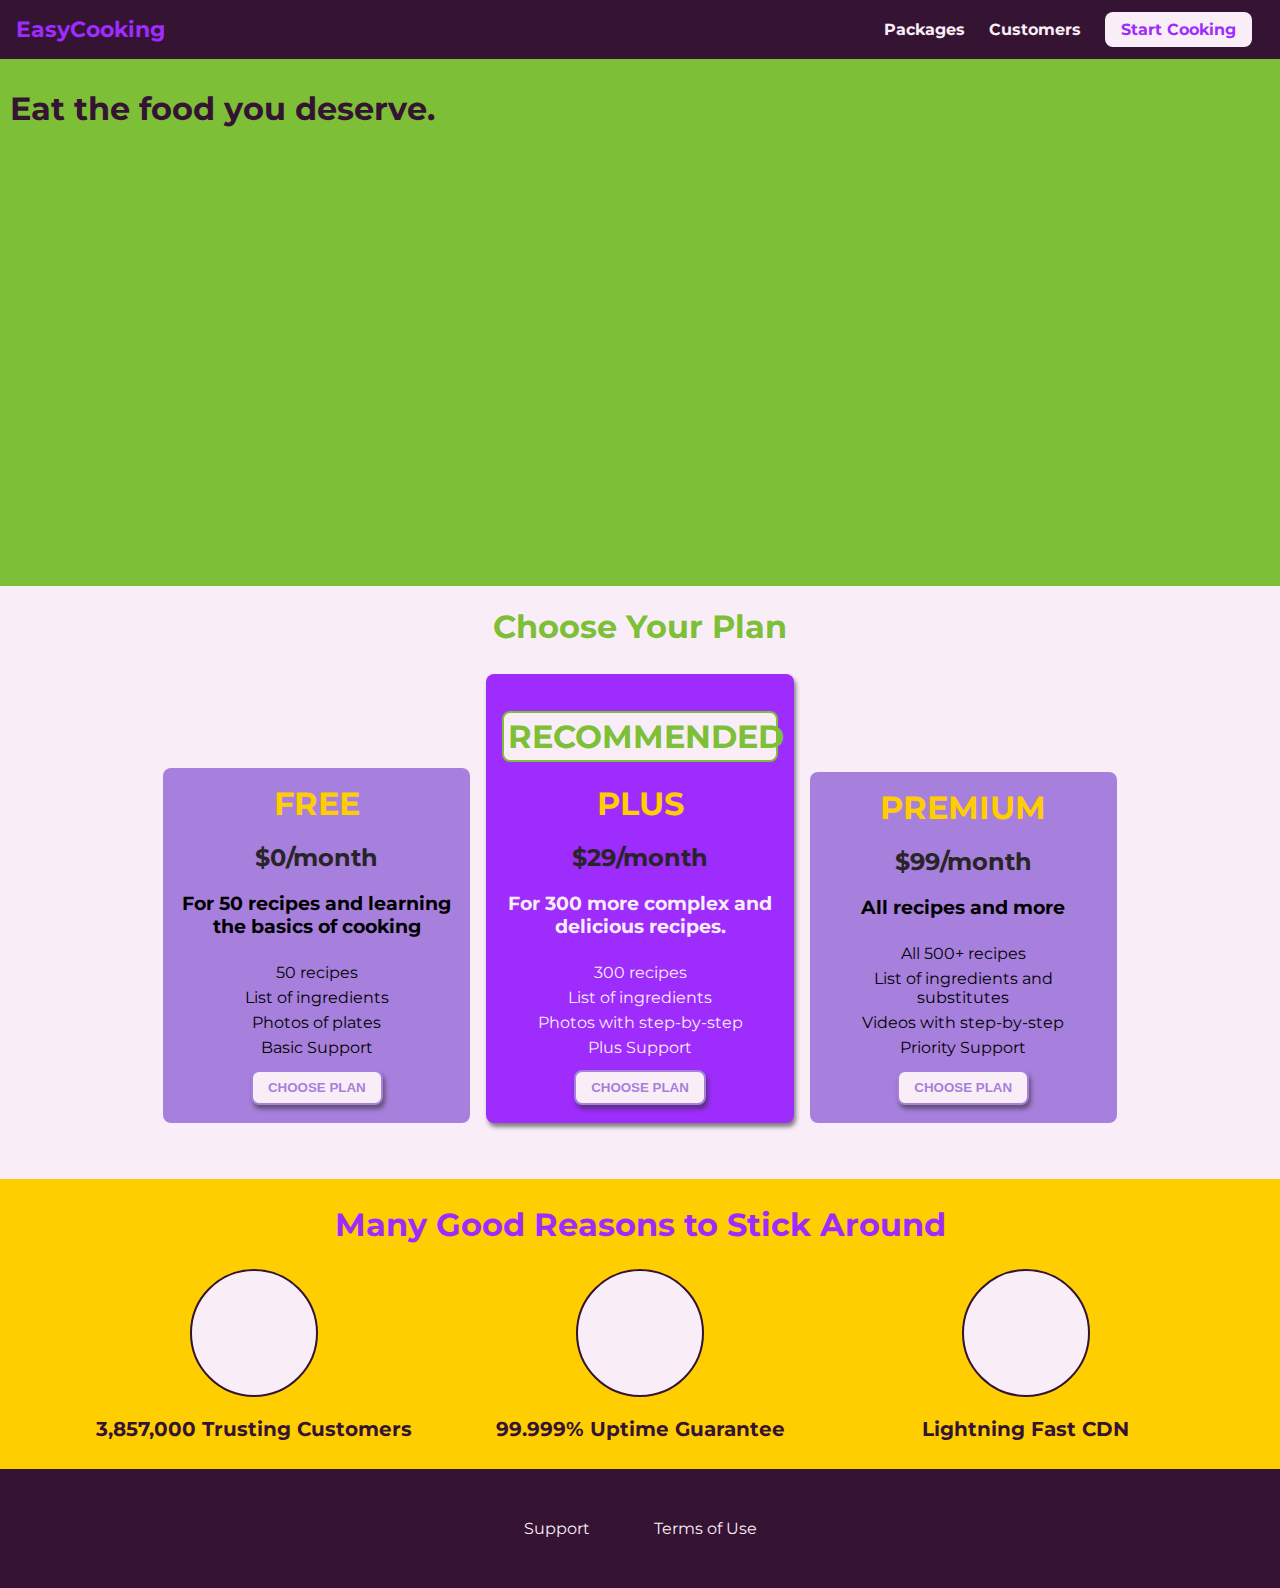
==== index.html @ 6b4eae7a "Add main page with style sheet" ====
<!DOCTYPE html>
<html lang="en">

<head>
    <meta charset="UTF-8">
    <meta http-equiv="X-UA-Compatible" content="ie=edge">
    <title>EasyCooking</title>
    <link rel="shortcut icon" href="images/favicon.png">
    <link href="https://fonts.googleapis.com/css?family=Anton" rel="stylesheet">
    <link href="https://fonts.googleapis.com/css?family=Montserrat:400,700" rel="stylesheet">
    <link rel="stylesheet" href="common.css">
    <link rel="stylesheet" href="main.css">
</head>

<body>
    <header class="main-header">
        <div>
            <a href="index.html" class="main-header__brand">
                EasyCooking
            </a>
        </div>
        <nav class="main-nav">
            <ul class="main-nav__items">
                <li class="main-nav__item">
                    <a href="packages/index.html">Packages</a>
                </li>
                <li class="main-nav__item">
                    <a href="customers/index.html">Customers</a>
                </li>
                <li class="main-nav__item main-nav__item--cta">
                    <a href="start-cooking/index.html">Start Cooking</a>
                </li>
            </ul>
        </nav>
    </header>
    <main>
        <section id="product-overview">
            <h1>Eat the food you deserve.</h1>
        </section>
        <section class="plans">
            <h1 class="section-title">Choose Your Plan</h1>
            <div class="plan-list">
                <article class="plan">
                    <h1 class="plan-title">FREE</h1>
                    <h2 class="plan-price">$0/month</h2>
                    <h3>For 50 recipes and learning the basics of cooking</h3>
                    <ul class="plan-features">
                        <li class="plan-feature">50 recipes</li>
                        <li class="plan-feature">List of ingredients</li>
                        <li class="plan-feature">Photos of plates</li>
                        <li class="plan-feature">Basic Support</li>
                    </ul>
                    <div>
                        <button class="button">CHOOSE PLAN</button>
                    </div>
                </article>
                <article class="plan plan__highlighted">
                    <h1 class="plan-title__highlighted">RECOMMENDED</h1>
                    <h1 class="plan-title">PLUS</h1>
                    <h2 class="plan-price">$29/month</h2>
                    <h3>For 300 more complex and delicious recipes.</h3>
                    <ul class="plan-features">
                        <li class="plan-feature">300 recipes</li>
                        <li class="plan-feature">List of ingredients</li>
                        <li class="plan-feature">Photos with step-by-step</li>
                        <li class="plan-feature">Plus Support</li>
                    </ul>
                    <div>
                        <button class="button">CHOOSE PLAN</button>
                    </div>
                </article>
                <article class="plan">
                    <h1 class="plan-title">PREMIUM</h1>
                    <h2 class="plan-price">$99/month</h2>
                    <h3>All recipes and more</h3>
                    <ul class="plan-features">
                        <li class="plan-feature">All 500+ recipes</li>
                        <li class="plan-feature">List of ingredients and substitutes</li>
                        <li class="plan-feature">Videos with step-by-step</li>
                        <li class="plan-feature">Priority Support</li>
                    </ul>
                    <div>
                        <button class="button">CHOOSE PLAN</button>
                    </div>
                </article>
            </div>
        </section>
        <section id="key-features">
            <h1 class="section-title">Many Good Reasons to Stick Around</h1>
            <ul class="key-feature__list">
                <li class="key-feature">
                    <div class="key-feature__image">

                    </div>
                    <p class="key-feature__description">3,857,000 Trusting Customers</p>
                </li>
                <li class="key-feature">
                    <div class="key-feature__image">

                    </div>
                    <p class="key-feature__description">99.999% Uptime Guarantee</p>
                </li>
                <li class="key-feature">
                    <div class="key-feature__image">

                    </div>
                    <p class="key-feature__description">Lightning Fast CDN</p>
                </li>
            </ul>
        </section>
    </main>
    <footer class="main-footer">
        <nav>
            <ul class="main-footer__links">
                <li class="main-footer__link">
                    <a href="#">Support</a>
                </li>
                <li class="main-footer__link">
                    <a href="#">Terms of Use</a>
                </li>
            </ul>
        </nav>
    </footer>
</body>

</html>
---- common.css ----
:root {
    --primary-color: #7DBF36;
    --secondary-color: #FFCE00;
    --terciary-color: #A77FDC;
    --accent-color: #9E2CFC;
    --error-color: #B2032F;
    --warn-color: #E86100;
    --light-color: #F9EEF8;
    --dark-color: #351332;
    --darkgrey-color: #282428;
    --grey-color: #9e949e;
    --lightgrey-color: #cfc9cf;
}

* {
    box-sizing: border-box;
}

html {
    margin-top: 58px;
}

body {
    font-family: 'Montserrat', sans-serif;
    margin: 0;
    background-color: var(--light-color);
}

header {
    position: fixed;
    top: 0;
    width: 100%;
    z-index: 1;
}

.main {
    margin-top: 100px;
    padding-top: 100px;
}

.main-header {
    width: 100%;
    background: var(--dark-color);
    padding: 16px 16px;
}

.main-header > div {
    display: inline-block;
    vertical-align: middle;
}

.main-header__brand {
    color: var(--accent-color);
    text-decoration: none;
    font-weight: bold;
    font-size: 22px;
}

.main-nav {
    display: inline-block;
    text-align: right;
    width: calc(100% - 155px);
    vertical-align: middle;
}

.main-nav__items {
    margin: 0;
    padding: 0;
    list-style: none;
}

.main-nav__item {
    display: inline-block;
    margin: 0 10px;
}

.main-nav__item a {
    text-decoration: none;
    color: var(--light-color);
    font-weight: bold;
    padding: 3px 0;
}

.main-nav__item a:hover,
.main-nav__item a:active {
    border-bottom: 4px var(--secondary-color) solid;
    color: var(--secondary-color);
}

/* CTA: Call To Action button */
.main-nav__item--cta a {
    color: var(--accent-color);
    background-color: var(--light-color);
    padding: 8px 16px;
    border-radius: 8px;
}

.main-nav__item--cta a:hover,
.main-nav__item--cta a:active {
    border: 0;
    background-color: var(--accent-color);
    color: var(--light-color);
}

.button {
    background-color: var(--light-color);
    color: var(--terciary-color);
    font-weight: bold;
    border: var(--terciary-color) 2px solid;
    border-radius: 8px;
    padding: 8px 15px;
    margin: 2px;
    cursor: pointer;
    box-shadow: 2px 4px 4px rgba(50, 50, 50, 0.6);
}

.button:hover,
.button:active {
    background-color: var(--terciary-color);
    color: var(--light-color);
    border: var(--light-color) 2px solid;
}

#key-features {
    background-color: var(--secondary-color);
    text-align: center;
    padding: 4px;
    margin-top: 50px;
}

#key-features .section-title {
    color: var(--accent-color);
}

.key-feature__list {
    list-style-type: none;
    padding: 0;
    margin: 0;
}

.key-feature {
    display: inline-block;
    width: 30%;
    padding: 4px;
    vertical-align: top;
}

.key-feature__description {
    text-align: center;
    font-weight: bold;
    color: var(--dark-color);
    font-size: 20px;
}

.key-feature__image {
    text-align: center;
    background: var(--light-color);
    width: 128px;
    height: 128px;
    border: 2px solid var(--dark-color);
    border-radius: 50%;
    margin: 0 auto; /* center horizontally because it adds the needed margin on the left/right */
}

.main-footer {
    background-color: var(--dark-color);
    padding: 50px 
}

.main-footer__links {
    text-align: center;
    list-style-type: none;
    padding: 0;
    margin: 0;
}

.main-footer__link {
    display: inline-block;
    margin: 0 30px;
}

.main-footer__link a {
    text-decoration: none;
    color: var(--light-color);
    cursor: pointer;
}

.main-footer__link a:hover,
.main-footer__link a:active {
    color: var(--secondary-color);
}
---- main.css ----
#product-overview {
    background: var(--primary-color);
    width: 100%;
    height: 528px;
    padding: 10px;   
}

#product-overview h1 {
    color: var(--dark-color);
}

.plans {
    text-align: center;
}

.section-title {
    color: var(--primary-color);
}

.plan {
    display: inline-block;
    width: 30%;
    text-align: center;
    background-color: var(--terciary-color);
    padding: 16px;
    margin: 6px;
    border-radius: 8px;
}

.plan-list {
    width: 80%;
    margin: auto;
}

.plan-title__highlighted {
    background-color: var(--light-color);
    color: var(--primary-color);
    border: var(--primary-color) 2px solid;
    border-radius: 8px;
    padding: 4px;
}

.plan__highlighted {
    text-align: center;
    background-color: var(--accent-color);
    color: var(--light-color);
    box-shadow: 2px 4px 4px rgba(50, 50, 50, 0.6);
}

.plan-title {
    color: var(--secondary-color);
    margin: 0 10px;
    font-weight: bold;
}

.plan-price {
    color: var(--darkgrey-color);
}

.plan-features {
    text-decoration: none;
    list-style-type: none;
    margin: 4px;
    padding: 4px;
}

.plan-feature {
    padding: 3px;
}
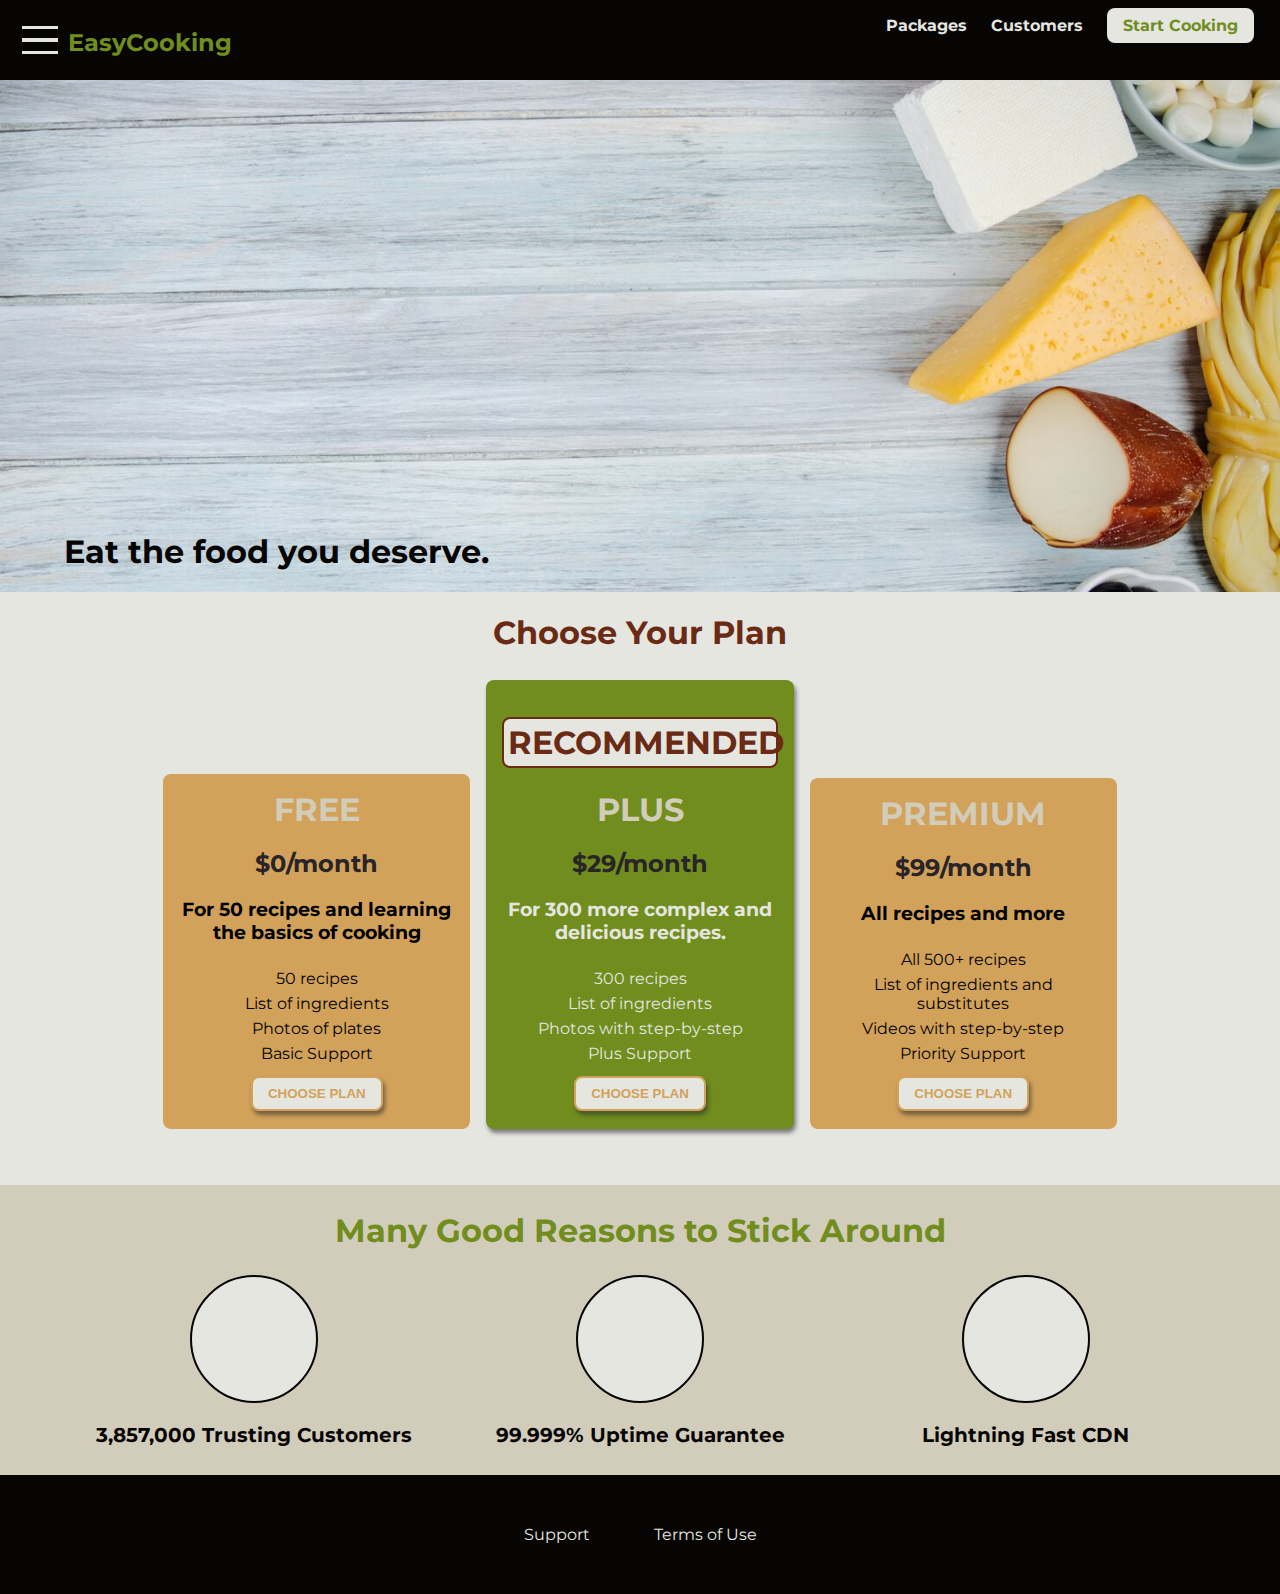
==== commit 1b3ab2ab: "Include a mobile nav bar & Update README" ====
--- a/index.html
+++ b/index.html
@@ -13,8 +13,21 @@
 </head>
 
 <body>
+    <div class="backdrop"></div>
+    <div class="modal">
+        <h1 class="modal-title">Do you want to continue?</h1>
+        <div class="modal-actions">
+            <a href="start-hosting/index.html" class="modal-action">Yes!</a>
+            <button class="modal-action modal-action__negative" type="button">No!</button>
+        </div>
+    </div>
     <header class="main-header">
         <div>
+            <button class="toggle-button">
+                <span class="toggle-button__bar"></span>
+                <span class="toggle-button__bar"></span>
+                <span class="toggle-button__bar"></span>
+            </button>
             <a href="index.html" class="main-header__brand">
                 EasyCooking
             </a>
@@ -33,6 +46,19 @@
             </ul>
         </nav>
     </header>
+    <nav class="mobile-nav">
+        <ul class="mobile-nav__items">
+            <li class="mobile-nav__item">
+                <a href="packages/index.html">Packages</a>
+            </li>
+            <li class="mobile-nav__item">
+                <a href="customers/index.html">Customers</a>
+            </li>
+            <li class="mobile-nav__item mobile-nav__item--cta">
+                <a href="start-cooking/index.html">Start Cooking</a>
+            </li>
+        </ul>
+    </nav>
     <main>
         <section id="product-overview">
             <h1>Eat the food you deserve.</h1>
@@ -121,6 +147,7 @@
             </ul>
         </nav>
     </footer>
+    <script src="shared.js"></script>
 </body>
 
 </html>
--- a/common.css
+++ b/common.css
@@ -1,15 +1,16 @@
 :root {
-    --primary-color: #7DBF36;
-    --secondary-color: #FFCE00;
-    --terciary-color: #A77FDC;
-    --accent-color: #9E2CFC;
-    --error-color: #B2032F;
-    --warn-color: #E86100;
-    --light-color: #F9EEF8;
-    --dark-color: #351332;
+    --primary-color: #6a2a14;
+    --secondary-color: #d2ccbb;
+    --terciary-color: #d2a25a;
+    --accent-color: #708d1d;
+    --error-color: #c4181d;
+    --warn-color: #e9c367;
+    --light-color: #e5e6e0;
+    --dark-color: #060504;
     --darkgrey-color: #282428;
     --grey-color: #9e949e;
     --lightgrey-color: #cfc9cf;
+    --shadow-color: rgba(50, 50, 50, 0.6);
 }
 
 * {
@@ -17,7 +18,7 @@
 }
 
 html {
-    margin-top: 58px;
+    margin-top: 4em;
 }
 
 body {
@@ -39,6 +40,8 @@
 }
 
 .main-header {
+    display: flex;
+    justify-content: space-between;
     width: 100%;
     background: var(--dark-color);
     padding: 16px 16px;
@@ -53,13 +56,38 @@
     color: var(--accent-color);
     text-decoration: none;
     font-weight: bold;
-    font-size: 22px;
+    font-size: 1.5em;
+    height: 1.5rem;
+    display: inline-block;
+    vertical-align: middle;
+}
+
+.toggle-button {
+    width: 3rem;
+    background:  transparent;
+    border: none;
+    cursor: pointer;
+    padding-top: 0;
+    padding-bottom: 0;
+    vertical-align: middle;
+}
+
+.toggle-button:focus {
+    outline: none;
+}
+
+.toggle-button__bar {
+    width: 100%;
+    height: 0.2rem;
+    background: var(--light-color);
+    display: block;
+    margin: 0.6rem 0;
 }
 
 .main-nav {
     display: inline-block;
     text-align: right;
-    width: calc(100% - 155px);
+    width: calc(100% - 220px);
     vertical-align: middle;
 }
 
@@ -74,7 +102,8 @@
     margin: 0 10px;
 }
 
-.main-nav__item a {
+.main-nav__item a,
+.mobile-nav__item a {
     text-decoration: none;
     color: var(--light-color);
     font-weight: bold;
@@ -88,7 +117,8 @@
 }
 
 /* CTA: Call To Action button */
-.main-nav__item--cta a {
+.main-nav__item--cta a,
+.mobile-nav__item--cta a {
     color: var(--accent-color);
     background-color: var(--light-color);
     padding: 8px 16px;
@@ -96,10 +126,43 @@
 }
 
 .main-nav__item--cta a:hover,
-.main-nav__item--cta a:active {
+.mobile-nav__item--cta a:hover {
     border: 0;
     background-color: var(--accent-color);
     color: var(--light-color);
+}
+
+.main-nav__item--cta a:active,
+.mobile-nav__item--cta a:active {
+    box-shadow: inset 2px 4px 4px var(--shadow-color);
+}
+
+.mobile-nav {
+    display: none;
+    position: fixed;
+    z-index: 101;
+    top: 0;
+    left: 0;
+    background-color: var(--darkgrey-color);
+    width: 60%;
+    height: 100vh;
+}
+
+.mobile-nav__items {
+    width: 90%;
+    height: 100%;
+    list-style: none;
+    margin: 10% auto;
+    padding: 0;
+    text-align: center;
+}
+
+.mobile-nav__item {
+    margin: 1rem 0;
+}
+
+.mobile-nav__item a {
+    font-size: 1.5rem;
 }
 
 .button {
@@ -111,14 +174,17 @@
     padding: 8px 15px;
     margin: 2px;
     cursor: pointer;
-    box-shadow: 2px 4px 4px rgba(50, 50, 50, 0.6);
-}
-
-.button:hover,
+    box-shadow: 2px 4px 4px var(--shadow-color);
+}
+
+.button:hover {
+    background-color: var(--terciary-color);
+    color: var(--light-color);
+    border: var(--light-color) 2px solid;
+}
+
 .button:active {
-    background-color: var(--terciary-color);
-    color: var(--light-color);
-    border: var(--light-color) 2px solid;
+    box-shadow: inset 2px 4px 4px var(--shadow-color);
 }
 
 #key-features {
@@ -188,4 +254,4 @@
 .main-footer__link a:hover,
 .main-footer__link a:active {
     color: var(--secondary-color);
-}+}
--- a/main.css
+++ b/main.css
@@ -1,12 +1,19 @@
 #product-overview {
-    background: var(--primary-color);
+    background-image: url("./images/easy_cooking.jpg");
+    background-size: cover;
+    background-repeat: no-repeat;
+    background-position: center; /* left top right botton */
     width: 100%;
     height: 528px;
-    padding: 10px;   
+    padding: 10px;
+    position: relative;
 }
 
 #product-overview h1 {
     color: var(--dark-color);
+    position: absolute;
+    bottom: 0;
+    left: 5%;
 }
 
 .plans {
@@ -44,7 +51,7 @@
     text-align: center;
     background-color: var(--accent-color);
     color: var(--light-color);
-    box-shadow: 2px 4px 4px rgba(50, 50, 50, 0.6);
+    box-shadow: 2px 4px 4px var(--shadow-color);
 }
 
 .plan-title {
@@ -68,3 +75,61 @@
     padding: 3px;
 }
 
+.backdrop {
+    position: fixed;
+    display: none;
+    top: 0;
+    left: 0;
+    z-index: 100;
+    width: 100vw;
+    height: 100vh;
+    background-color: var(--shadow-color);
+}
+
+.modal {
+    position: fixed;
+    display: none;
+    z-index: 200;
+    top: 20%;
+    left: 30%;
+    width: 40%;
+    background: var(--light-color);
+    padding: 1rem;
+    border: 1px, solid #ccc;
+    box-shadow: var(--shadow-color);
+}
+
+.modal-title {
+    text-align: center;
+    margin: 0 0 1rem 0;
+}
+
+.modal-actions {
+    text-align: center;
+}
+
+.modal-action {
+    border: 1px solid var(--accent-color);
+    background: var(--accent-color);
+    text-decoration: none;
+    color: var(--light-color);
+    padding: 0.5rem 1rem;
+    cursor: pointer;
+}
+
+.modal-action:hover,
+.modal-action:active {
+    background-color: #526600;
+    border-color: #526600;
+}
+
+.modal-action__negative {
+    background: var(--error-color);
+    border-color: var(--error-color);
+}
+
+.modal-action__negative:hover,
+.modal-action__negative:active {
+    background: var(--primary-color);
+    border-color: var(--primary-color);
+}
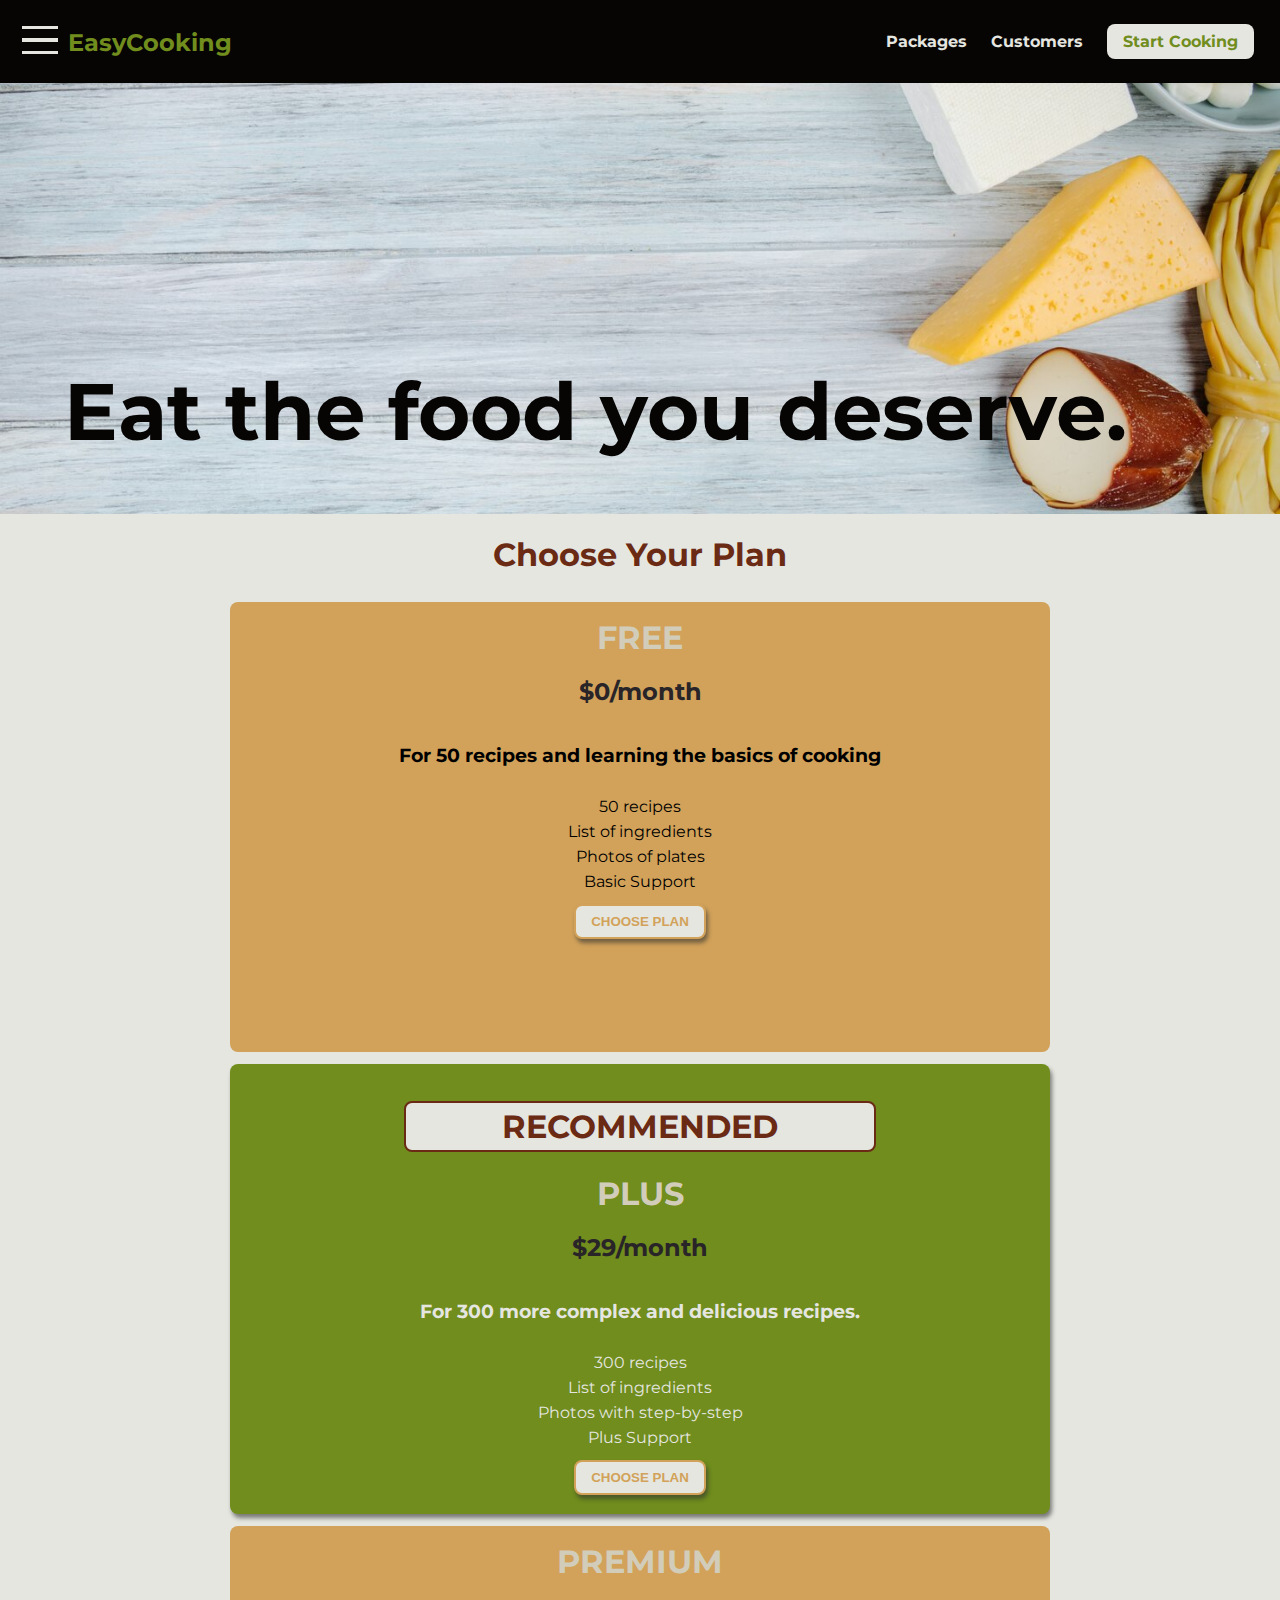
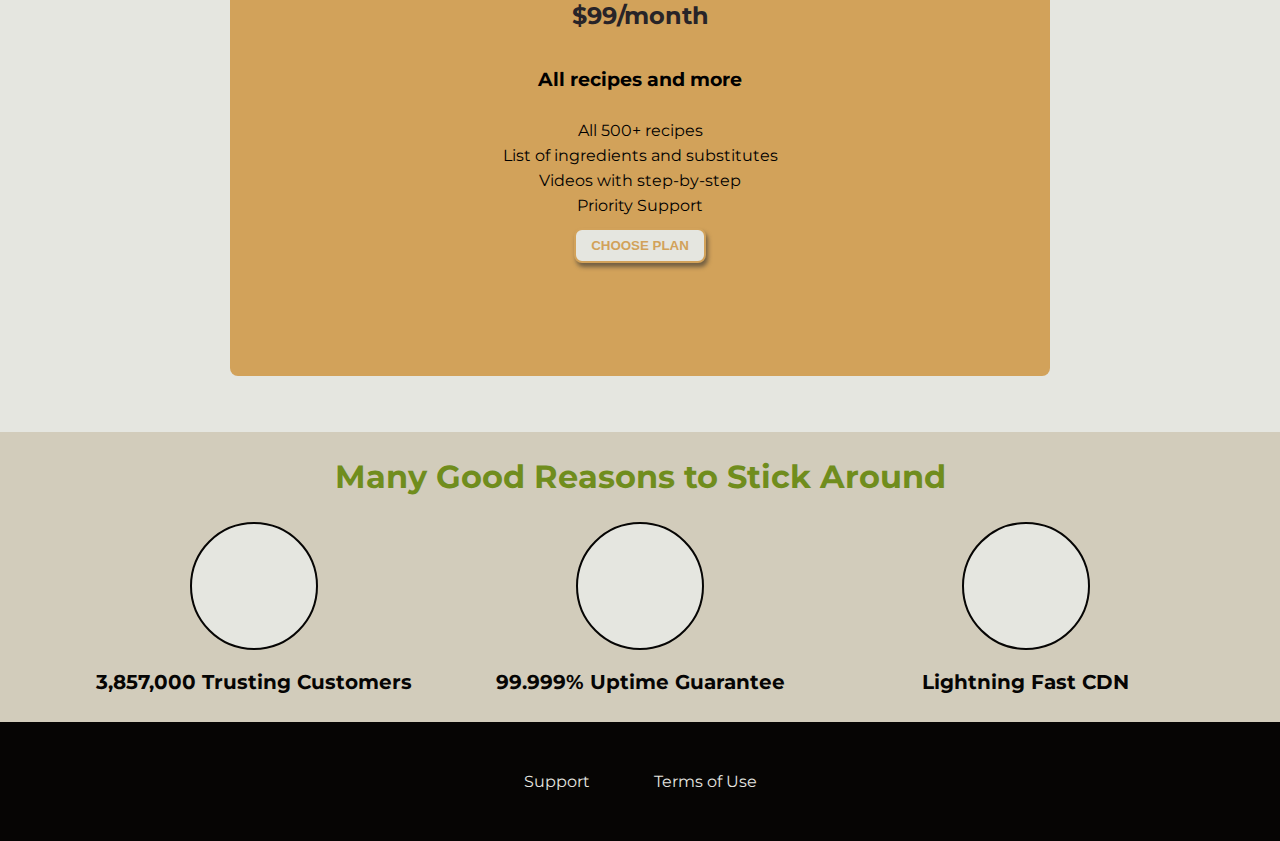
==== commit 631d8b8b: "Make it mobile responsive" ====
--- a/index.html
+++ b/index.html
@@ -4,6 +4,7 @@
 <head>
     <meta charset="UTF-8">
     <meta http-equiv="X-UA-Compatible" content="ie=edge">
+    <meta name="viewport" content="width=device-width, initial=scale=1.0">
     <title>EasyCooking</title>
     <link rel="shortcut icon" href="images/favicon.png">
     <link href="https://fonts.googleapis.com/css?family=Anton" rel="stylesheet">
--- a/common.css
+++ b/common.css
@@ -47,11 +47,6 @@
     padding: 16px 16px;
 }
 
-.main-header > div {
-    display: inline-block;
-    vertical-align: middle;
-}
-
 .main-header__brand {
     color: var(--accent-color);
     text-decoration: none;
@@ -64,7 +59,7 @@
 
 .toggle-button {
     width: 3rem;
-    background:  transparent;
+    background: transparent;
     border: none;
     cursor: pointer;
     padding-top: 0;
@@ -91,8 +86,13 @@
     vertical-align: middle;
 }
 
+@media (max-width: 640px) {
+    .main-nav {
+        display: none;
+    }
+}
+
 .main-nav__items {
-    margin: 0;
     padding: 0;
     list-style: none;
 }
@@ -230,7 +230,7 @@
 
 .main-footer {
     background-color: var(--dark-color);
-    padding: 50px 
+    padding: 50px;
 }
 
 .main-footer__links {
@@ -255,3 +255,66 @@
 .main-footer__link a:active {
     color: var(--secondary-color);
 }
+
+.open {
+    display: block !important;
+}
+
+.backdrop {
+    position: fixed;
+    display: none;
+    top: 0;
+    left: 0;
+    z-index: 100;
+    width: 100vw;
+    height: 100vh;
+    background-color: var(--shadow-color);
+}
+
+.modal {
+    position: fixed;
+    display: none;
+    z-index: 200;
+    top: 20%;
+    left: 30%;
+    width: 40%;
+    background: var(--light-color);
+    padding: 1rem;
+    border: 1px, solid #ccc;
+    box-shadow: var(--shadow-color);
+}
+
+.modal-title {
+    text-align: center;
+    margin: 0 0 1rem 0;
+}
+
+.modal-actions {
+    text-align: center;
+}
+
+.modal-action {
+    border: 1px solid var(--accent-color);
+    background: var(--accent-color);
+    text-decoration: none;
+    color: var(--light-color);
+    padding: 0.5rem 1rem;
+    cursor: pointer;
+}
+
+.modal-action:hover,
+.modal-action:active {
+    background-color: #526600;
+    border-color: #526600;
+}
+
+.modal-action__negative {
+    background: var(--error-color);
+    border-color: var(--error-color);
+}
+
+.modal-action__negative:hover,
+.modal-action__negative:active {
+    background: var(--primary-color);
+    border-color: var(--primary-color);
+}
--- a/main.css
+++ b/main.css
@@ -2,7 +2,7 @@
     background-image: url("./images/easy_cooking.jpg");
     background-size: cover;
     background-repeat: no-repeat;
-    background-position: center; /* left top right botton */
+    background-position: right; /* left top right botton */
     width: 100%;
     height: 528px;
     padding: 10px;
@@ -14,6 +14,25 @@
     position: absolute;
     bottom: 0;
     left: 5%;
+    font-size: 1.6rem;
+}
+
+@media (min-width: 40rem) {
+    #product-overview {
+        height: 40vh;
+    }
+    #product-overview h1 {
+        font-size: 3rem;
+    }
+}
+
+@media (min-width: 60rem) {
+    #product-overview {
+        height: 50vh;
+    }
+    #product-overview h1 {
+        font-size: 5rem;
+    }
 }
 
 .plans {
@@ -25,18 +44,24 @@
 }
 
 .plan {
-    display: inline-block;
-    width: 30%;
+    display: flex;
+    flex-direction: column;
+    align-items: center;
+    width: 80%;
     text-align: center;
     background-color: var(--terciary-color);
     padding: 16px;
     margin: 6px;
     border-radius: 8px;
+    height: 450px;
 }
 
 .plan-list {
+    display: flex;
+    flex-direction: column;
+    align-items: center;
     width: 80%;
-    margin: auto;
+    margin: 16px auto;
 }
 
 .plan-title__highlighted {
@@ -45,10 +70,11 @@
     border: var(--primary-color) 2px solid;
     border-radius: 8px;
     padding: 4px;
+    width: 60%;
+    text-align: center;
 }
 
 .plan__highlighted {
-    text-align: center;
     background-color: var(--accent-color);
     color: var(--light-color);
     box-shadow: 2px 4px 4px var(--shadow-color);
@@ -75,61 +101,3 @@
     padding: 3px;
 }
 
-.backdrop {
-    position: fixed;
-    display: none;
-    top: 0;
-    left: 0;
-    z-index: 100;
-    width: 100vw;
-    height: 100vh;
-    background-color: var(--shadow-color);
-}
-
-.modal {
-    position: fixed;
-    display: none;
-    z-index: 200;
-    top: 20%;
-    left: 30%;
-    width: 40%;
-    background: var(--light-color);
-    padding: 1rem;
-    border: 1px, solid #ccc;
-    box-shadow: var(--shadow-color);
-}
-
-.modal-title {
-    text-align: center;
-    margin: 0 0 1rem 0;
-}
-
-.modal-actions {
-    text-align: center;
-}
-
-.modal-action {
-    border: 1px solid var(--accent-color);
-    background: var(--accent-color);
-    text-decoration: none;
-    color: var(--light-color);
-    padding: 0.5rem 1rem;
-    cursor: pointer;
-}
-
-.modal-action:hover,
-.modal-action:active {
-    background-color: #526600;
-    border-color: #526600;
-}
-
-.modal-action__negative {
-    background: var(--error-color);
-    border-color: var(--error-color);
-}
-
-.modal-action__negative:hover,
-.modal-action__negative:active {
-    background: var(--primary-color);
-    border-color: var(--primary-color);
-}
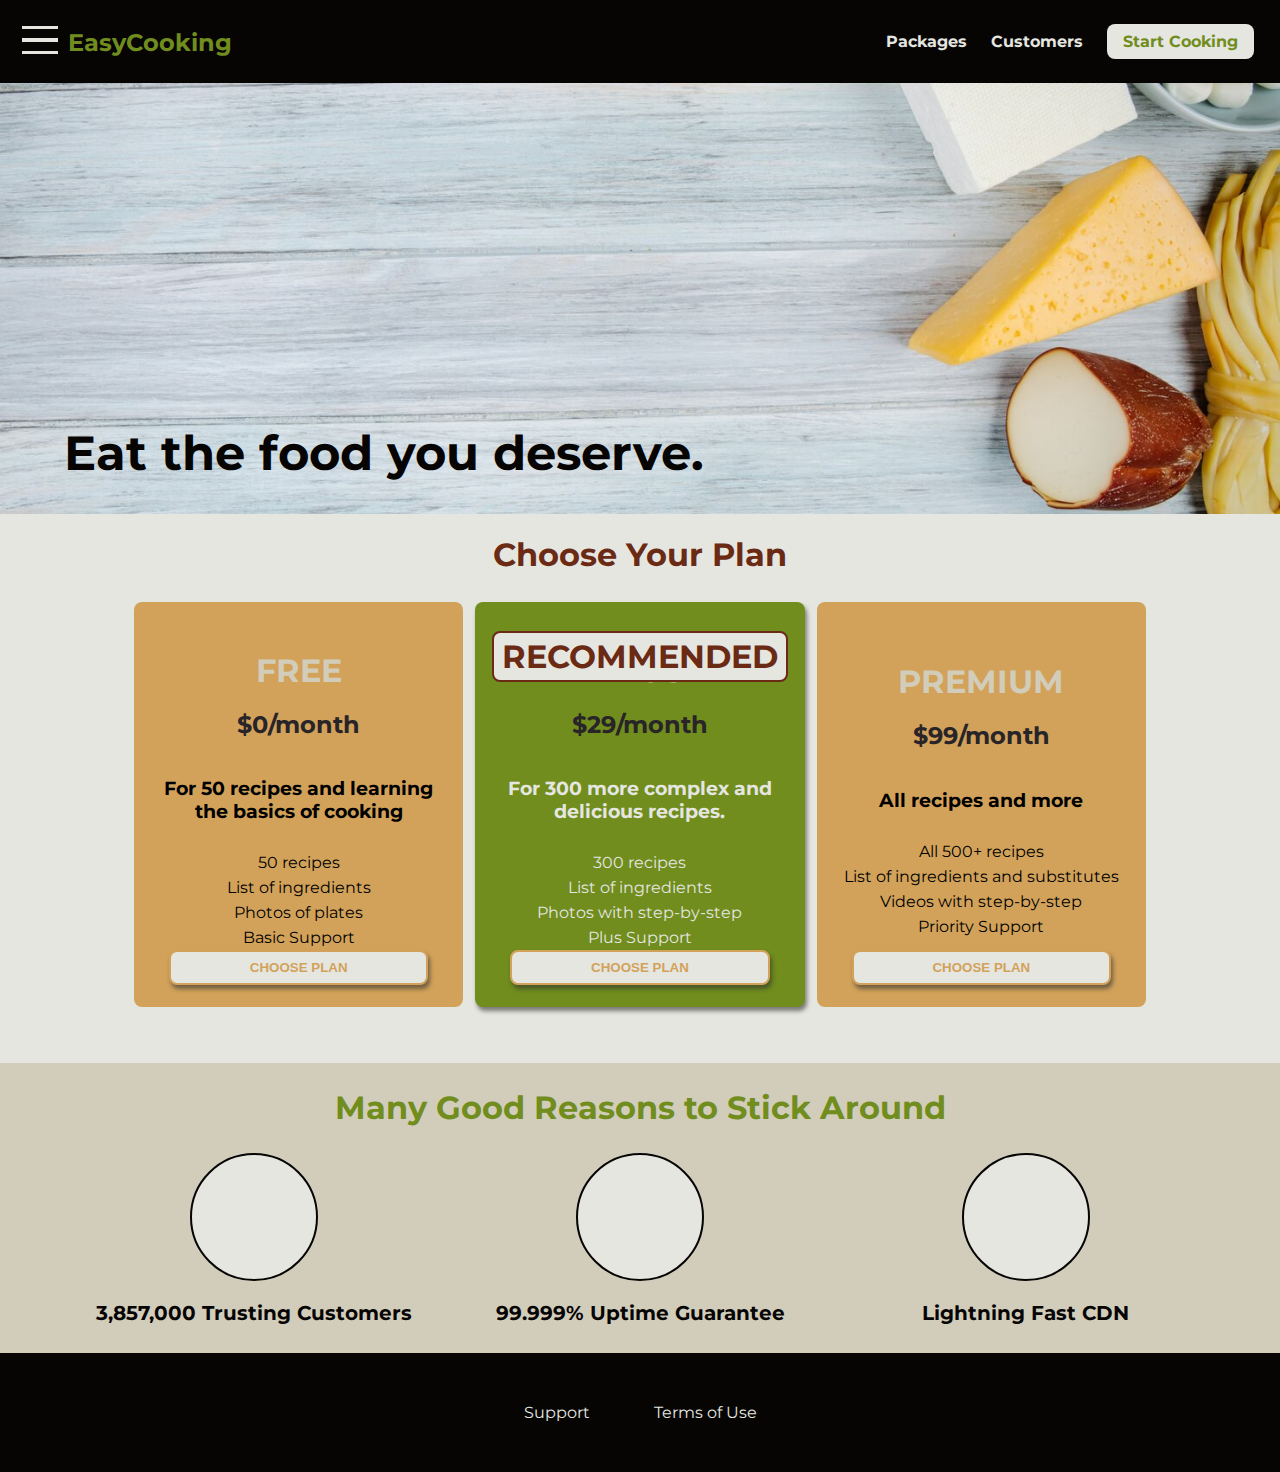
==== commit e6df341c: "Refactor css files" ====
--- a/index.html
+++ b/index.html
@@ -9,7 +9,6 @@
     <link rel="shortcut icon" href="images/favicon.png">
     <link href="https://fonts.googleapis.com/css?family=Anton" rel="stylesheet">
     <link href="https://fonts.googleapis.com/css?family=Montserrat:400,700" rel="stylesheet">
-    <link rel="stylesheet" href="common.css">
     <link rel="stylesheet" href="main.css">
 </head>
 
--- a/main.css
+++ b/main.css
@@ -1,10 +1,12 @@
+@import "./style/common.css";
+
 #product-overview {
     background-image: url("./images/easy_cooking.jpg");
     background-size: cover;
     background-repeat: no-repeat;
     background-position: right; /* left top right botton */
     width: 100%;
-    height: 528px;
+    height: 20vh;
     padding: 10px;
     position: relative;
 }
@@ -17,24 +19,6 @@
     font-size: 1.6rem;
 }
 
-@media (min-width: 40rem) {
-    #product-overview {
-        height: 40vh;
-    }
-    #product-overview h1 {
-        font-size: 3rem;
-    }
-}
-
-@media (min-width: 60rem) {
-    #product-overview {
-        height: 50vh;
-    }
-    #product-overview h1 {
-        font-size: 5rem;
-    }
-}
-
 .plans {
     text-align: center;
 }
@@ -44,16 +28,28 @@
 }
 
 .plan {
+    position: relative;
     display: flex;
     flex-direction: column;
     align-items: center;
+    justify-content: center;
     width: 80%;
     text-align: center;
     background-color: var(--terciary-color);
     padding: 16px;
     margin: 6px;
     border-radius: 8px;
-    height: 450px;
+    height: 45vh;
+    max-width: 330px;
+    min-width: 250px;
+}
+
+.plan button {
+    position: absolute;
+    right: 25%;
+    left: 25%;
+    bottom: 5%;
+    /* max-width: 200px; */
 }
 
 .plan-list {
@@ -65,12 +61,15 @@
 }
 
 .plan-title__highlighted {
+    position: absolute;
+    left: 5%;
+    right: 5%;
+    top: 2%;
     background-color: var(--light-color);
     color: var(--primary-color);
     border: var(--primary-color) 2px solid;
     border-radius: 8px;
     padding: 4px;
-    width: 60%;
     text-align: center;
 }
 
@@ -101,3 +100,63 @@
     padding: 3px;
 }
 
+/* max-width: until this width */
+@media (max-width: 40rem) {
+    .plan-list {
+        width: 100%;
+    }
+    .plan {
+        width: 90%;
+        height: 45vh;
+    }
+}
+
+/* max-width: until this width */
+@media (max-width: 30rem) {
+    .plan {
+        width: 100%;
+        max-width: none;
+        height: 45vh;
+        box-shadow: none;
+        border-radius: 0%;
+    }
+    .key-feature__list {
+        display: flex;
+        flex-direction: column;
+        align-items: center;
+    }
+    .key-feature {
+        width: 80%;
+    }
+    .plan button {
+        left: 22.5%;
+        right: 22.5%;
+    }
+}
+
+/* 40rem = 640px in this case*/
+/* min-width: from this width */
+@media (min-width: 40rem) {
+    #product-overview {
+        height: 30vh;
+    }
+    #product-overview h1 {
+        font-size: 3rem;
+        color: var(--dark-color);
+    }
+}
+
+/* 60rem = 960px in this case */
+@media (min-width: 60rem) {
+    #product-overview {
+        height: 50vh;
+    }
+    .plan-list {
+        flex-direction: row;
+    }
+    .plan button {
+        left: 10%;
+        right: 10%;
+    }
+}
+
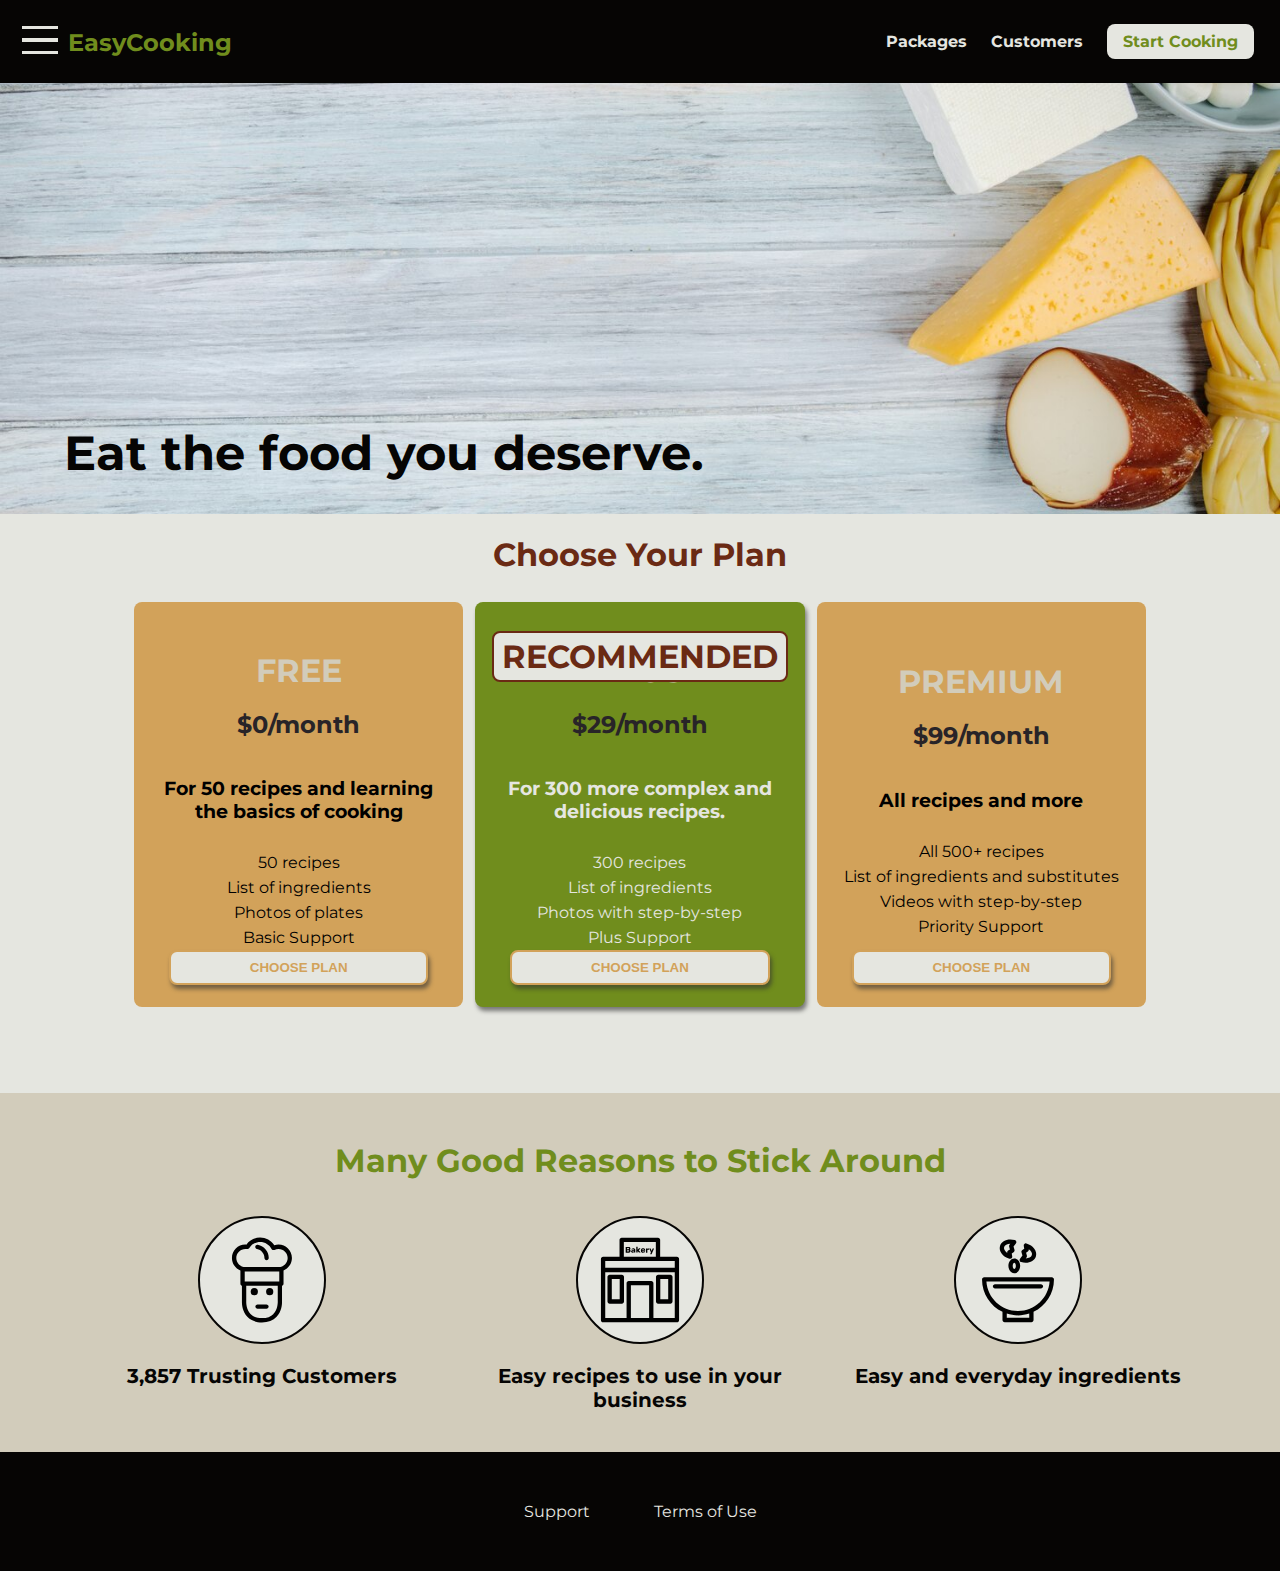
==== commit 73da5dd4: "Add key feature images and adjust its texts" ====
--- a/index.html
+++ b/index.html
@@ -48,6 +48,9 @@
     </header>
     <nav class="mobile-nav">
         <ul class="mobile-nav__items">
+            <li class="mobile-nav__item">
+                <a href="index.html">Home</a>
+            </li>
             <li class="mobile-nav__item">
                 <a href="packages/index.html">Packages</a>
             </li>
@@ -116,21 +119,21 @@
             <ul class="key-feature__list">
                 <li class="key-feature">
                     <div class="key-feature__image">
-
+                        <img src="./images/chef-man-cap-svgrepo-com.svg" alt="key feature 1: Chef man using a cap">
                     </div>
-                    <p class="key-feature__description">3,857,000 Trusting Customers</p>
+                    <p class="key-feature__description">3,857 Trusting Customers</p>
                 </li>
                 <li class="key-feature">
                     <div class="key-feature__image">
-
+                        <img src="./images/shop-svgrepo-com.svg" alt="Key feature 2: bakery shop">
                     </div>
-                    <p class="key-feature__description">99.999% Uptime Guarantee</p>
+                    <p class="key-feature__description">Easy recipes to use in your business</p>
                 </li>
                 <li class="key-feature">
                     <div class="key-feature__image">
-
+                        <img src="./images/break-eggs-svgrepo-com.svg" alt="Key feature 3: breaking egg over a bowl">
                     </div>
-                    <p class="key-feature__description">Lightning Fast CDN</p>
+                    <p class="key-feature__description">Easy and everyday ingredients</p>
                 </li>
             </ul>
         </section>
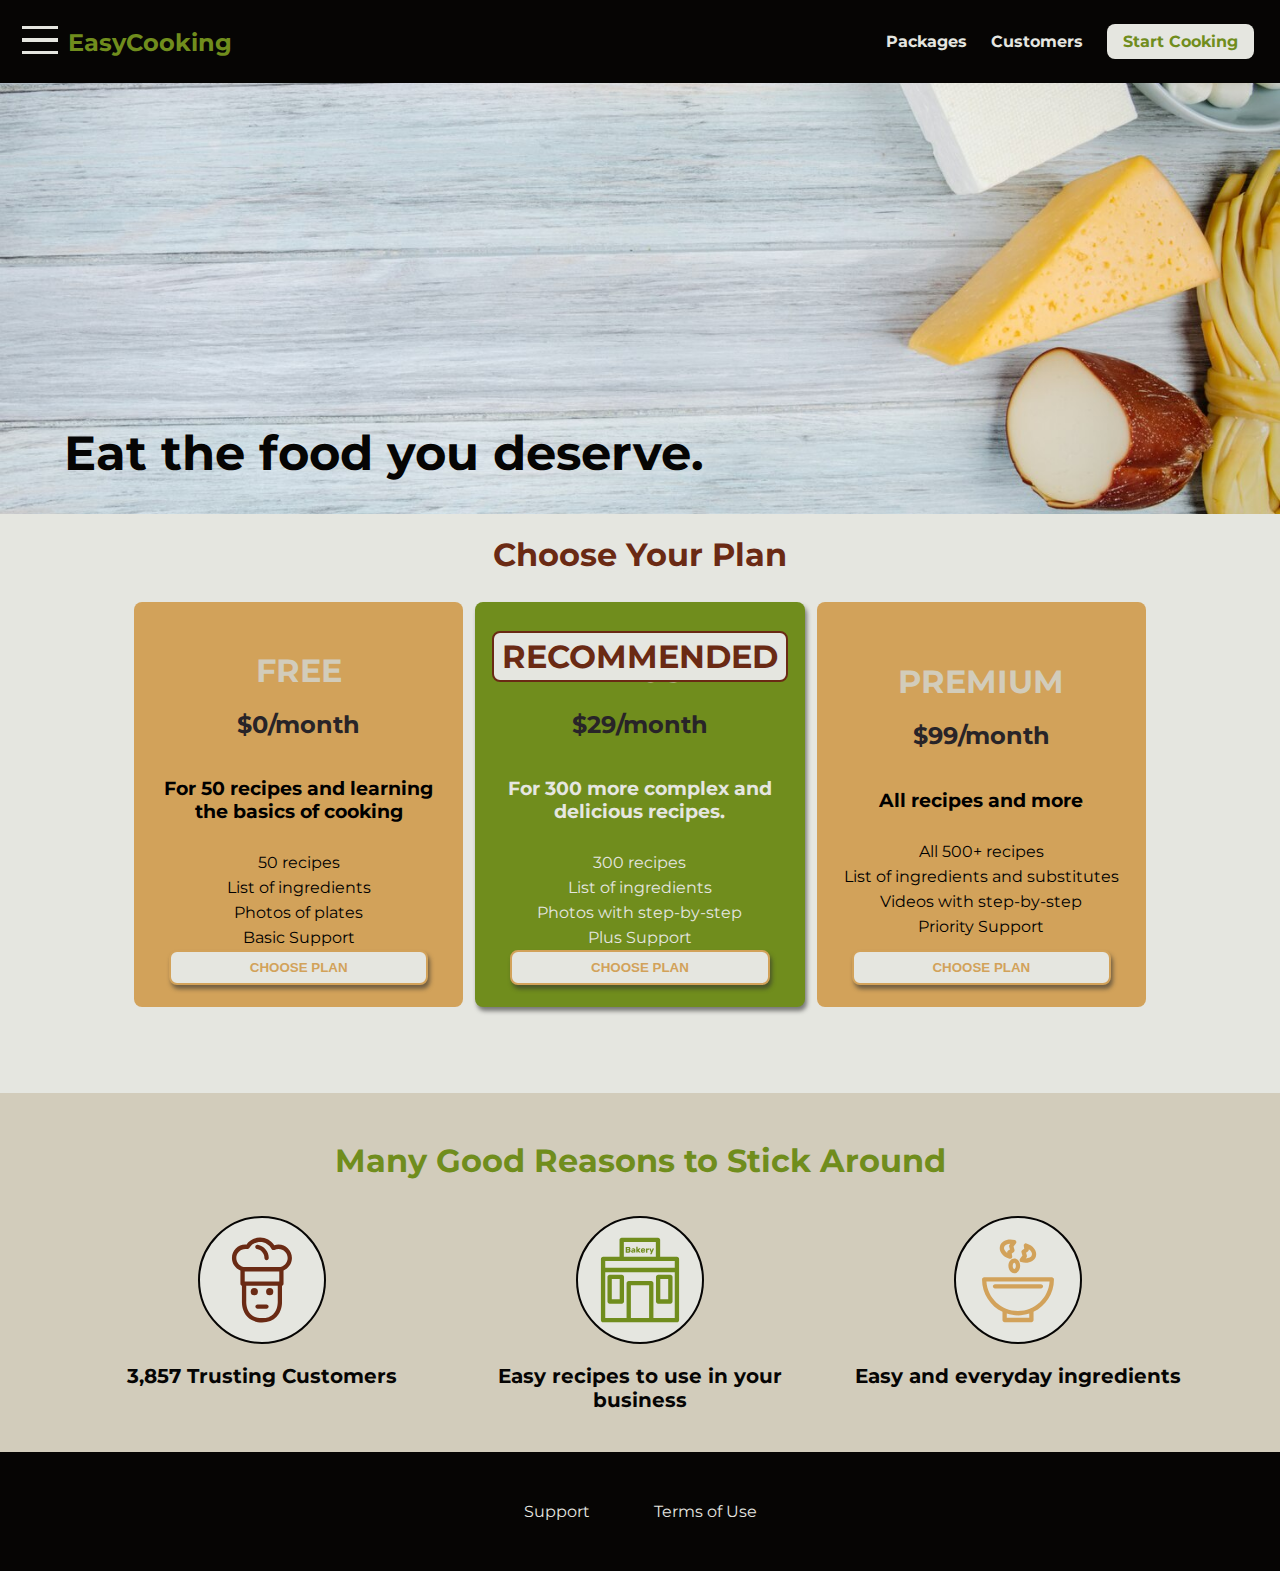
==== commit 75cabefb: "Adjust colors on svg images and remove favicon" ====
--- a/index.html
+++ b/index.html
@@ -6,7 +6,7 @@
     <meta http-equiv="X-UA-Compatible" content="ie=edge">
     <meta name="viewport" content="width=device-width, initial=scale=1.0">
     <title>EasyCooking</title>
-    <link rel="shortcut icon" href="images/favicon.png">
+    <link rel="shortcut icon" href="images/hat-chef-svgrepo-com.svg">
     <link href="https://fonts.googleapis.com/css?family=Anton" rel="stylesheet">
     <link href="https://fonts.googleapis.com/css?family=Montserrat:400,700" rel="stylesheet">
     <link rel="stylesheet" href="main.css">
@@ -17,7 +17,7 @@
     <div class="modal">
         <h1 class="modal-title">Do you want to continue?</h1>
         <div class="modal-actions">
-            <a href="start-hosting/index.html" class="modal-action">Yes!</a>
+            <a href="start-cooking/index.html" class="modal-action">Yes!</a>
             <button class="modal-action modal-action__negative" type="button">No!</button>
         </div>
     </div>
